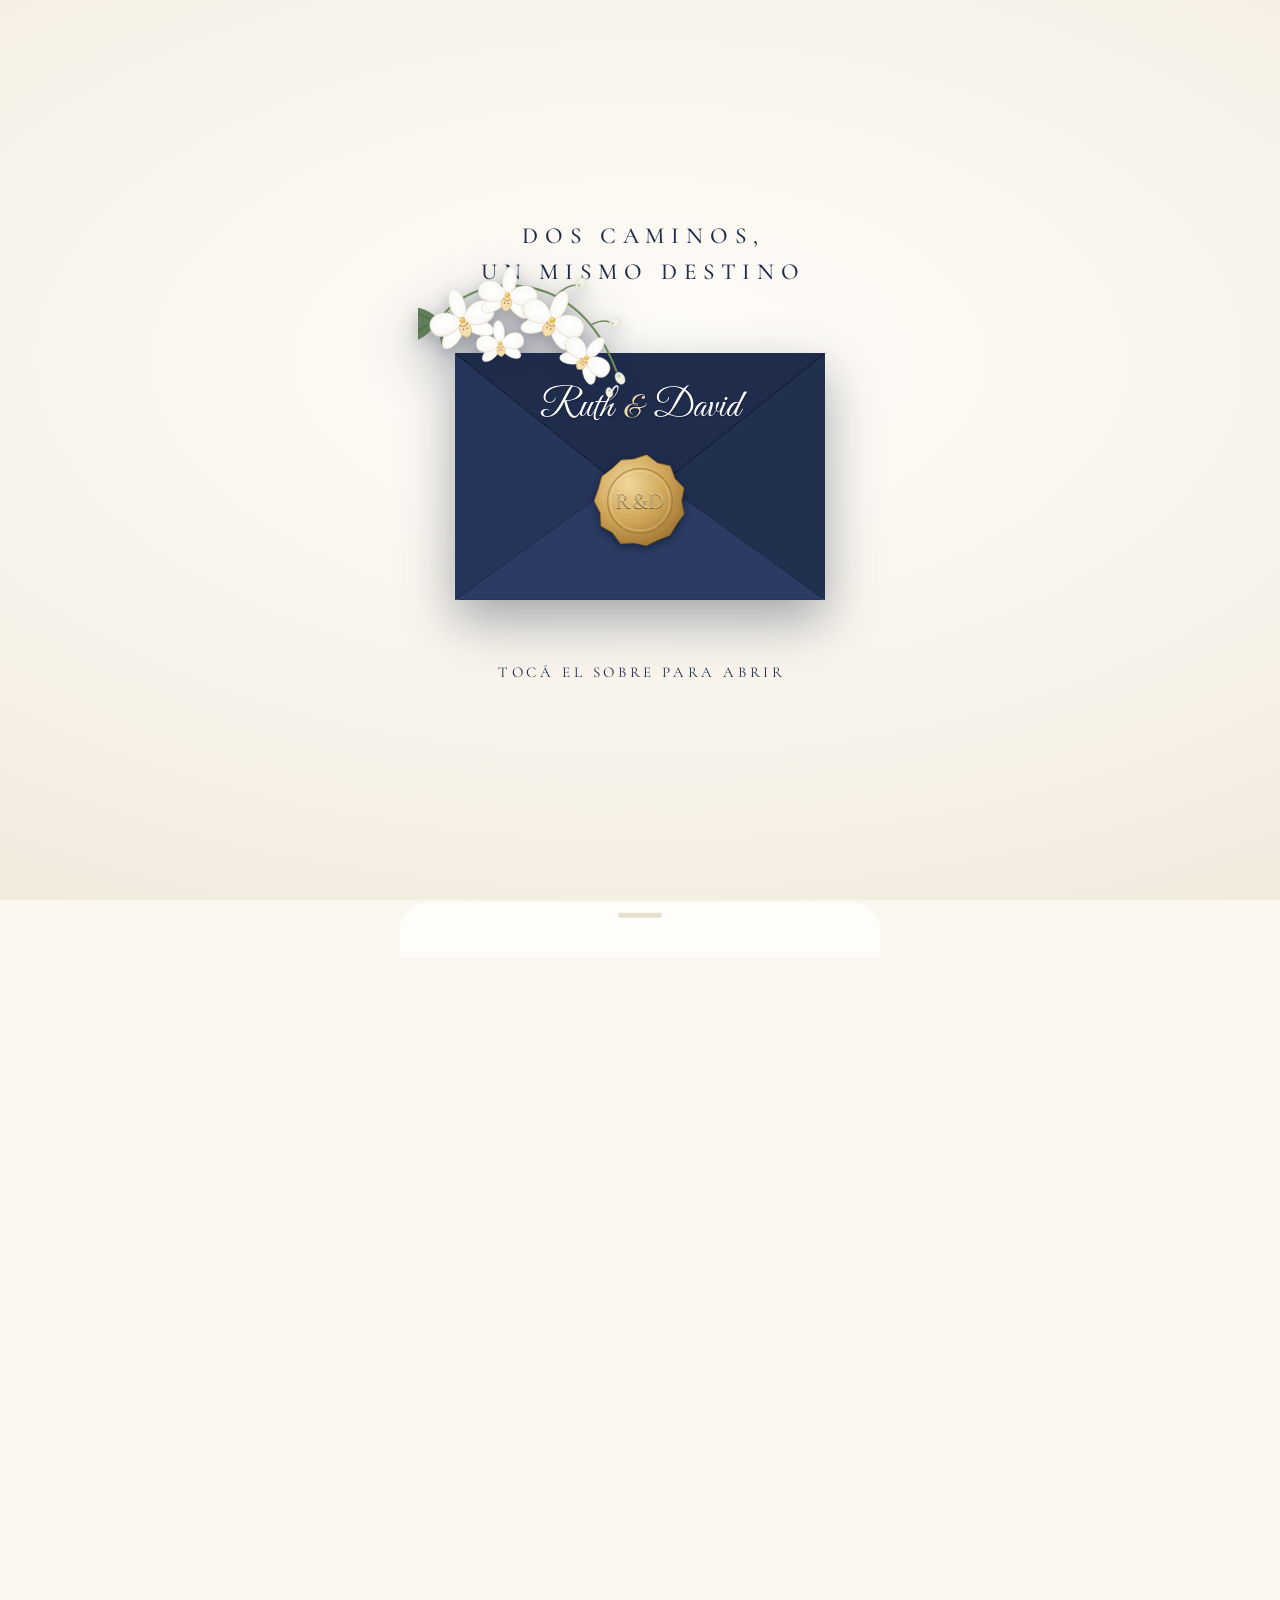
==== index.html @ 6560cb03 "Invitacion de boda de Ruth y David: sobre de inicio, itinerario editable y confirmacion por integran" ====
<!doctype html>
<html lang="es">
<head>
<meta charset="utf-8">
<meta name="viewport" content="width=device-width,initial-scale=1,viewport-fit=cover">
<title>Boda de Ruth &amp; David</title>
<meta name="description" content="Te invitamos a celebrar nuestra boda · Domingo 15 de noviembre de 2026 · 19:00 hs · Star Recepciones, San Lorenzo">
<meta property="og:type" content="website">
<meta property="og:site_name" content="Boda de Ruth &amp; David">
<meta property="og:locale" content="es_PY">
<meta property="og:url" content="https://doldanedison.github.io/boda-ruth-david/">
<meta property="og:title" content="Ruth &amp; David · ¡Nos casamos!">
<meta property="og:description" content="Domingo 15 de noviembre de 2026 · 19:00 hs · Star Recepciones, San Lorenzo. Tocá para abrir la invitación y confirmar tu asistencia.">
<meta property="og:image" content="https://doldanedison.github.io/boda-ruth-david/portada.jpg">
<meta property="og:image:secure_url" content="https://doldanedison.github.io/boda-ruth-david/portada.jpg">
<meta property="og:image:type" content="image/jpeg">
<meta property="og:image:width" content="1200">
<meta property="og:image:height" content="630">
<meta property="og:image:alt" content="Invitación a la boda de Ruth y David">
<meta name="twitter:card" content="summary_large_image">
<meta name="twitter:title" content="Ruth &amp; David · ¡Nos casamos!">
<meta name="twitter:description" content="Domingo 15 de noviembre de 2026 · 19:00 hs · Star Recepciones, San Lorenzo.">
<meta name="twitter:image" content="https://doldanedison.github.io/boda-ruth-david/portada.jpg">
<meta name="theme-color" content="#1f2c4c">
<link rel="icon" href="data:image/svg+xml,<svg xmlns='http://www.w3.org/2000/svg' viewBox='0 0 100 100'><circle cx='50' cy='50' r='48' fill='%231f2c4c'/><text x='50' y='66' text-anchor='middle' font-family='Georgia,serif' font-size='44' fill='%23e6c988'>R·D</text></svg>">
<link rel="preconnect" href="https://fonts.googleapis.com">
<link rel="preconnect" href="https://fonts.gstatic.com" crossorigin>
<link href="https://fonts.googleapis.com/css2?family=Cormorant+Garamond:ital,wght@0,400;0,500;0,600;1,400;1,500&family=Great+Vibes&family=Montserrat:wght@400;500;600&display=swap" rel="stylesheet">
<link rel="stylesheet" href="styles.css?v=20261013a">
</head>
<body>

<!-- SOBRE DE INICIO -->
<div id="intro">
  <div class="i-top" id="iTop"></div>
  <button class="env" id="env" aria-label="Abrir la invitación">
    <span class="env-back"></span>
    <span class="env-card"><small>Nuestra boda</small><b id="cardNames"></b></span>
    <span class="env-front" id="envFront"></span>
    <span class="env-flap"><span id="envFlap"></span><span class="env-names" id="envNames"></span></span>
    <span class="env-seal" id="envSeal"></span>
    <span class="env-flor" id="envFlor"></span>
  </button>
  <div class="i-bot">Tocá el sobre para abrir</div>
</div>

<!-- INVITACIÓN -->
<div class="wrap" id="main">
  <header class="hero">
    <div class="flor f1" id="f1"></div><div class="flor f2" id="f2"></div>
    <div class="kicker">Nuestra boda</div>
    <h1><span id="hNovia"></span><i>&amp;</i><span id="hNovio"></span></h1>
    <p class="frase" id="hFrase"></p>
    <div class="rule"></div>
    <div class="fecha" id="hFecha"></div>
  </header>

  <section class="sec reveal" style="padding-top:38px">
    <p class="lead" id="lead"></p>
  </section>

  <section class="sec reveal">
    <h2>¿Cuándo?</h2><span class="orn" data-orn></span>
    <div class="box">
      <div class="cal" id="cal"></div>
      <p class="cuando"><span id="cuandoFecha"></span><br><b id="cuandoHora"></b></p>
    </div>
    <p class="cdt" id="cdt">Faltan</p>
    <div class="cd" id="cd">
      <div><b id="cdD">0</b><span>días</span></div><div><b id="cdH">00</b><span>horas</span></div>
      <div><b id="cdM">00</b><span>min</span></div><div><b id="cdS">00</b><span>seg</span></div>
    </div>
    <a class="btn btn-line" id="calBtn" target="_blank" rel="noopener">
      <svg viewBox="0 0 24 24" fill="none" stroke="currentColor" stroke-width="1.8" stroke-linecap="round" stroke-linejoin="round"><rect x="3" y="5" width="18" height="16" rx="2"/><path d="M3 10h18M8 3v4M16 3v4"/></svg>
      Agregar a mi calendario</a>
  </section>

  <section class="sec reveal">
    <h2>Itinerario</h2><span class="orn" data-orn></span>
    <div id="itin"></div>
  </section>

  <section class="sec reveal">
    <h2>¿Dónde?</h2><span class="orn" data-orn></span>
    <div class="box lugar">
      <svg class="ico" viewBox="0 0 24 24" fill="none" stroke="currentColor" stroke-width="1.3" stroke-linecap="round" stroke-linejoin="round"><path d="M12 21s-7-6.2-7-11a7 7 0 0 1 14 0c0 4.8-7 11-7 11z"/><circle cx="12" cy="10" r="2.5"/></svg>
      <b id="lugar"></b><span id="dir"></span>
      <a class="btn btn-rsvp" id="mapBtn" target="_blank" rel="noopener">Ver ubicación en el mapa</a>
    </div>
  </section>

  <section class="sec reveal">
    <h2>Vestimenta</h2><span class="orn" data-orn></span>
    <svg class="ico" viewBox="0 0 24 24" fill="none" stroke="currentColor" stroke-width="1.3" stroke-linecap="round" stroke-linejoin="round"><path d="M12 8.5V7.2c1.3-.4 2.2-1.4 2.2-2.6a2.2 2.2 0 0 0-4.4 0"/><path d="M12 8.5l8.6 6.2c.9.7.4 2.1-.7 2.1H4.1c-1.1 0-1.6-1.4-.7-2.1L12 8.5z"/></svg>
    <p class="dress" id="dress"></p>
  </section>

  <section class="sec reveal">
    <h2>Regalos</h2><span class="orn" data-orn></span>
    <svg class="ico" viewBox="0 0 24 24" fill="none" stroke="currentColor" stroke-width="1.3" stroke-linecap="round" stroke-linejoin="round"><rect x="3" y="8" width="18" height="4" rx="1"/><path d="M5 12v8h14v-8M12 8v12"/><path d="M12 8c-1.4-3.6-5.6-3.4-5-1 .4 1.4 3 1 5 1zm0 0c1.4-3.6 5.6-3.4 5-1-.4 1.4-3 1-5 1z"/></svg>
    <p class="txt" id="regalos"></p>
    <div class="alias" id="aliasBox">
      <small>Alias</small><b id="aliasNum"></b><em id="aliasTit"></em>
      <button class="btn btn-gold btn-chico" id="copyBtn">Copiar alias</button>
    </div>
  </section>

  <section class="rsvp-sec reveal">
    <h2>Confirmá tu asistencia</h2><span class="orn" data-orn style="display:block;margin:10px auto 14px"></span>
    <p>Tu presencia hará que este día sea aún más especial.</p>
    <button class="btn btn-gold" id="rsvpBtn">Confirmar asistencia</button>
  </section>

  <footer class="foot reveal">
    <div class="n" id="footNames"></div>
    <p>¡Te esperamos!</p>
  </footer>
</div>

<button class="music" id="music" hidden aria-label="Reproducir música">
  <svg id="musIco" viewBox="0 0 24 24" fill="currentColor"><path d="M8 5v14l11-7z"/></svg>
  <span class="lbl-m">Música</span><span class="eq"><i></i><i></i><i></i></span>
</button>

<!-- HOJA DE CONFIRMACIÓN -->
<div class="sheet-bg" id="bg"></div>
<div class="sheet" id="sheet" role="dialog" aria-modal="true" aria-label="Confirmar asistencia">
  <div class="grab"></div>
  <div id="sheetBody"></div>
</div>

<script src="config.js?v=20261013a"></script>
<script src="art.js?v=20261013a"></script>
<script src="api.js?v=20261013a"></script>
<script>
const B = window.BODA, $ = s => document.querySelector(s);
const esc = s => String(s ?? "").replace(/[&<>"']/g, c => ({ "&": "&amp;", "<": "&lt;", ">": "&gt;", '"': "&quot;", "'": "&#39;" }[c]));
const fecha = new Date(B.fechaISO);
const p2 = n => String(n).padStart(2, "0");

// ---------- arte ----------
const rama = ART.svg(ART.spray(4, 4), "0 0 240 190");
$("#iTop").innerHTML = esc(B.frase).replace(", ", ",<br>");
$("#envFront").innerHTML = ART.envFront; $("#envFlap").innerHTML = ART.envFlap;
$("#envSeal").innerHTML = ART.seal(B.novia[0] + "&amp;" + B.novio[0]);
$("#envFlor").innerHTML = rama; $("#f1").innerHTML = rama; $("#f2").innerHTML = rama;
$("#envNames").innerHTML = `${esc(B.novia)} <i>&amp;</i> ${esc(B.novio)}`;
$("#cardNames").textContent = `${B.novia} & ${B.novio}`;
document.querySelectorAll("[data-orn]").forEach(e => e.innerHTML = ART.divider(170));

// ---------- textos ----------
$("#hNovia").textContent = B.novia; $("#hNovio").textContent = B.novio;
$("#hFrase").textContent = B.frase;
$("#hFecha").textContent = `${p2(fecha.getDate())} · ${p2(fecha.getMonth() + 1)} · ${fecha.getFullYear()}`;
$("#lead").textContent = B.invitacion;
$("#cuandoFecha").textContent = B.fechaTexto; $("#cuandoHora").textContent = B.horaTexto;
$("#lugar").textContent = B.lugar; $("#dir").textContent = [B.direccion, B.ciudad].filter(Boolean).join(" · ");
$("#mapBtn").href = B.mapa;
$("#dress").textContent = B.vestimenta;
$("#regalos").textContent = B.regalos;
$("#footNames").textContent = `${B.novia} & ${B.novio}`;
if (B.alias) { $("#aliasNum").textContent = B.aliasMostrar || B.alias; $("#aliasTit").textContent = B.aliasTitular || ""; }
else $("#aliasBox").hidden = true;
$("#copyBtn").onclick = async e => {
  const b = e.currentTarget;
  try { await navigator.clipboard.writeText(B.alias); }
  catch { const t = document.createElement("textarea"); t.value = B.alias; document.body.appendChild(t); t.select(); try { document.execCommand("copy"); } catch { } t.remove(); }
  b.textContent = "¡Alias copiado!"; setTimeout(() => b.textContent = "Copiar alias", 2200);
};
if (API.demo()) document.body.insertAdjacentHTML("beforeend", '<div class="demo-badge">Modo demo · sin conexión a la planilla</div>');

// ---------- calendario del mes ----------
(function () {
  const y = fecha.getFullYear(), m = fecha.getMonth(), dia = fecha.getDate();
  const nm = fecha.toLocaleDateString("es", { month: "long" }), mes = nm[0].toUpperCase() + nm.slice(1) + " " + y;
  const primero = (new Date(y, m, 1).getDay() + 6) % 7, dias = new Date(y, m + 1, 0).getDate();
  let h = ["L", "M", "M", "J", "V", "S", "D"].map(d => `<b>${d}</b>`).join("") + "<span></span>".repeat(primero);
  for (let d = 1; d <= dias; d++) h += d === dia ? `<span class="hoy"><em>${d}</em></span>` : `<span>${d}</span>`;
  $("#cal").innerHTML = `<div class="mes">${esc(mes)}</div><div class="grid">${h}</div>`;
})();

// ---------- agregar al calendario ----------
(function () {
  const fin = new Date(fecha.getTime() + (B.duracionHoras || 5) * 36e5);
  const z = d => d.toISOString().replace(/[-:]/g, "").replace(/\.\d{3}/, "");
  const titulo = `Boda de ${B.novia} & ${B.novio}`, donde = [B.lugar, B.direccion, B.ciudad].filter(Boolean).join(", ");
  if (/iPad|iPhone|iPod/.test(navigator.userAgent)) {
    const ics = ["BEGIN:VCALENDAR", "VERSION:2.0", "PRODID:-//boda//ES", "BEGIN:VEVENT", "UID:boda-" + z(fecha) + "@invitacion",
      "DTSTAMP:" + z(new Date()), "DTSTART:" + z(fecha), "DTEND:" + z(fin), "SUMMARY:" + titulo, "LOCATION:" + donde.replace(/,/g, "\\,"), "URL:" + B.mapa, "END:VEVENT", "END:VCALENDAR"].join("\r\n");
    $("#calBtn").href = "data:text/calendar;charset=utf-8," + encodeURIComponent(ics);
    $("#calBtn").setAttribute("download", "boda-ruth-david.ics"); $("#calBtn").removeAttribute("target");
  } else {
    $("#calBtn").href = "https://calendar.google.com/calendar/render?" + new URLSearchParams({ action: "TEMPLATE", text: titulo, dates: z(fecha) + "/" + z(fin), location: donde, details: "Ubicación: " + B.mapa });
  }
})();

// ---------- cuenta regresiva ----------
function tick() {
  const d = fecha - new Date();
  if (d <= 0) { $("#cdt").textContent = d > -864e5 ? "¡Hoy es el gran día!" : "¡Gracias por acompañarnos!"; $("#cd").style.display = "none"; return; }
  $("#cdD").textContent = Math.floor(d / 864e5);
  $("#cdH").textContent = p2(Math.floor(d / 36e5) % 24);
  $("#cdM").textContent = p2(Math.floor(d / 6e4) % 60);
  $("#cdS").textContent = p2(Math.floor(d / 1e3) % 60);
}
tick(); setInterval(tick, 1000);

// ---------- itinerario (editable desde el panel del organizador) ----------
function pintarItinerario(it) {
  $("#itin").innerHTML = it && it.length
    ? `<ul class="tl">${it.map(x => `<li><time>${esc(x.hora || "")}</time><div><b>${esc(x.titulo)}</b>${x.detalle ? `<small>${esc(x.detalle)}</small>` : ""}</div></li>`).join("")}</ul>`
    : `<p class="pronto">Muy pronto vamos a compartir el itinerario de la noche.</p>`;
}
pintarItinerario(B.itinerario);
API.config().then(c => { if (c && Array.isArray(c.itinerario)) pintarItinerario(c.itinerario); }).catch(() => { });

// ---------- música ----------
const bgm = new Audio(); bgm.loop = true; bgm.volume = .75; bgm.preload = "none";
const mus = $("#music");
const ICO = { play: '<path d="M8 5v14l11-7z"/>', pause: '<path d="M7 5h4v14H7zM13 5h4v14h-4z"/>' };
let hayMusica = true;
bgm.addEventListener("error", () => { hayMusica = false; mus.hidden = true; });
const pintarMus = () => { const on = !bgm.paused; mus.classList.toggle("on", on); $("#musIco").innerHTML = on ? ICO.pause : ICO.play; mus.setAttribute("aria-label", on ? "Pausar música" : "Reproducir música"); };
bgm.addEventListener("play", pintarMus); bgm.addEventListener("pause", pintarMus);
const playMusic = () => { if (hayMusica) bgm.play().catch(() => { }); };
mus.onclick = () => bgm.paused ? playMusic() : bgm.pause();
bgm.src = "musica.mp3";
// si todavía no se subió el archivo de música, no mostramos el botón
fetch("musica.mp3", { method: "HEAD" }).then(r => { if (!r.ok) { hayMusica = false; mus.hidden = true; } }).catch(() => { });

// ---------- sobre ----------
function reveal() {
  const io = new IntersectionObserver(es => es.forEach(e => { if (e.isIntersecting) { e.target.classList.add("in"); io.unobserve(e.target); } }), { threshold: .12 });
  document.querySelectorAll(".reveal").forEach(el => io.observe(el));
}
function endIntro() {
  $("#intro").classList.add("fade");
  setTimeout(() => $("#intro").remove(), 950);
  if (hayMusica) mus.hidden = false;
  reveal();
}
$("#env").onclick = () => {
  if ($("#env").classList.contains("open")) return;
  $("#env").classList.add("open"); playMusic();
  setTimeout(endIntro, 2300);
};
if (location.hash === "#info") { $("#intro").remove(); if (hayMusica) mus.hidden = false; document.querySelectorAll(".reveal").forEach(el => el.classList.add("in")); }

// ---------- confirmación ----------
const body = $("#sheetBody");
const open = () => { $("#bg").classList.add("on"); $("#sheet").classList.add("on"); };
const close = () => { $("#bg").classList.remove("on"); $("#sheet").classList.remove("on"); };
$("#bg").onclick = close;
$("#rsvpBtn").onclick = () => { stepBuscar(); open(); };
const lugares = g => +g.acompanantes + 1;
const resumen = g => { const n = lugares(g), con = API.personas(g).slice(1); return (con.length ? "con " + con.join(", ") + " · " : "") + n + (n === 1 ? " lugar" : " lugares"); };

function stepBuscar(msg) {
  body.innerHTML = `
    <h2>Confirmar asistencia</h2>
    <p class="sub">Escribí tu nombre para buscar tu invitación</p>
    <form id="f">
      <label class="lbl" for="q">Tu nombre</label>
      <input type="text" id="q" autocomplete="name" placeholder="Ej.: María o María González" autocapitalize="words" autocorrect="off" required minlength="3">
      ${msg || ""}
      <button class="btn btn-rsvp" id="go">Buscar mi invitación</button>
    </form>
    <button class="link" type="button" id="cl">Cerrar</button>`;
  $("#cl").onclick = close;
  setTimeout(() => $("#q") && $("#q").focus(), 350);
  $("#f").onsubmit = async e => {
    e.preventDefault();
    const q = $("#q").value.trim();
    if (!API.norm(q)) return stepBuscar(`<div class="msg err">Por favor escribí tu <b>nombre</b>.</div>`);
    $("#go").innerHTML = '<span class="spin"></span> Buscando…'; $("#go").disabled = true;
    try {
      const r = await API.buscar(q);
      if (!r.length) return stepBuscar(`<div class="msg err">No encontramos <b>${esc(q)}</b> en la lista. Probá escribiendo <b>solo tu nombre</b> (o solo tu apellido), o el nombre de quien recibió la invitación. Si sigue sin aparecer, escribile a ${esc(B.novia)} o a ${esc(B.novio)}.</div>`);
      const exactos = r.filter(g => g.exacto);
      if (exactos.length === 1) return stepConfirmar(exactos[0]);   // una sola coincidencia exacta: directo
      body.innerHTML = `<h2>${r.length === 1 ? "¿Es esta tu invitación?" : "¿Cuál es tu invitación?"}</h2>
        <p class="sub">${r.length === 1 ? "Encontramos un nombre parecido. Tocalo si es la tuya" : "Tocá la que corresponde"}</p>
        ${r.map((g, i) => `<button class="pick" data-i="${i}">${esc(g.nombre)}<small>${esc(resumen(g))}</small></button>`).join("")}
        <button class="link" id="bk">No es ninguna · buscar de nuevo</button>`;
      body.querySelectorAll(".pick").forEach(b => b.onclick = () => stepConfirmar(r[+b.dataset.i]));
      $("#bk").onclick = () => stepBuscar();
    } catch (err) { stepBuscar(`<div class="msg err">${esc(err.message)}</div>`); }
  };
}

function stepConfirmar(g) {
  const max = lugares(g);
  // personas de la invitación: las que tienen nombre + "Acompañante" para los lugares sin nombre
  const pers = API.personas(g).slice(0, max);
  for (let i = pers.length, k = 1; i < max; i++, k++) pers.push(max - API.personas(g).length > 1 ? "Acompañante " + k : "Acompañante");
  const antes = g.estado === "CONFIRMADO" && g.quienes ? g.quienes.split(",").map(x => x.trim()) : null;
  const marcado = (n, i) => antes ? antes.includes(n) : (g.estado === "CONFIRMADO" ? i < g.asistiran : true);
  const prev = g.estado === "CONFIRMADO" ? `<div class="msg inf">Ya habías confirmado <b>${g.asistiran}</b> ${g.asistiran == 1 ? "persona" : "personas"}. Podés modificarlo.</div>`
    : g.estado === "NO ASISTE" ? `<div class="msg inf">Habías indicado que no podías asistir. Podés cambiarlo.</div>` : "";
  body.innerHTML = `
    <div class="guest-card">
      <div class="gn">${esc(g.nombre)}</div>
      <p>${max > 1 ? `Tu invitación es para <b>${max} personas</b>` : "Tu invitación es <b>personal</b>"}</p>
    </div>
    ${prev}
    ${max > 1 ? `<label class="lbl">¿Quiénes van a asistir?</label>
      ${pers.map((n, i) => `<label class="pers"><input type="checkbox" data-n="${esc(n)}" ${marcado(n, i) ? "checked" : ""}><span>${esc(n)}</span></label>`).join("")}
      <p class="hint" id="cuenta"></p>` : ""}
    <label class="lbl" for="ms" style="margin-top:16px">Mensaje para los novios (opcional)</label>
    <textarea id="ms" rows="2" maxlength="300" placeholder="¡Felicidades!"></textarea>
    <button class="btn btn-rsvp" id="ok">Confirmar asistencia</button>
    <button class="link" id="no">${max > 1 ? "No podremos asistir" : "No podré asistir"}</button>
    <button class="link" id="bk">Volver</button>`;
  const cajas = [...body.querySelectorAll(".pers input")];
  const elegidos = () => cajas.filter(c => c.checked).map(c => c.dataset.n);
  const upd = () => {
    if (max <= 1) return;
    const n = elegidos().length;
    cajas.forEach(c => c.parentElement.classList.toggle("si", c.checked));
    $("#cuenta").textContent = n ? `Asisten ${n} de ${max}` : "Marcá quiénes van, o tocá «No podremos asistir»";
    $("#ok").disabled = !n; $("#ok").style.opacity = n ? 1 : .45;
  };
  cajas.forEach(c => c.onchange = upd); upd();
  $("#bk").onclick = () => stepBuscar();
  const send = async (quienes, btn) => {
    btn.disabled = true; const t = btn.innerHTML; btn.innerHTML = '<span class="spin"></span> Enviando…';
    try {
      await API.confirmar(g.id, quienes.length, $("#ms").value.trim(), quienes.join(", "));
      stepListo(g, quienes.length);
    } catch (e) {
      btn.disabled = false; btn.innerHTML = t;
      body.querySelectorAll(".msg.err").forEach(x => x.remove());
      body.insertAdjacentHTML("afterbegin", `<div class="msg err">${esc(e.message)}</div>`);
    }
  };
  $("#ok").onclick = e => send(max > 1 ? elegidos() : [g.nombre], e.currentTarget);
  $("#no").onclick = e => { if (confirm("¿Confirmás que no vas a poder asistir?")) send([], e.currentTarget); };
}

function stepListo(g, cant) {
  const anillos = '<svg viewBox="0 0 64 64" fill="none" stroke="#c9a35c" stroke-width="3"><circle cx="24" cy="36" r="15"/><circle cx="40" cy="36" r="15"/><path d="M20 12l4-5 4 5-4 4z" fill="#ecd9ae" stroke-width="2"/></svg>';
  body.innerHTML = cant > 0 ? `
    <div class="big-ok">${anillos}</div>
    <h2>¡Gracias por confirmar!</h2>
    <p class="sub">Confirmaste <b>${cant}</b> ${cant == 1 ? "lugar" : "lugares"}.<br>Te esperamos el <b>${esc(B.fechaTexto[0].toLowerCase() + B.fechaTexto.slice(1))}</b> a las ${esc(B.horaTexto)}, en ${esc(B.lugar)}.</p>
    <a class="btn btn-line" href="${esc(B.mapa)}" target="_blank" rel="noopener">Cómo llegar</a>
    <button class="link" id="cl">Cerrar</button>` : `
    <h2>¡Gracias por avisar!</h2>
    <p class="sub">Te vamos a extrañar. Si cambian tus planes, podés volver a confirmar desde esta misma página.</p>
    <button class="link" id="cl">Cerrar</button>`;
  $("#cl").onclick = close;
  if (cant > 0) confetti();
}

function confetti() {
  const cols = ["#c9a35c", "#ecd9ae", "#ffffff", "#1f2c4c", "#e6c988", "#f4efe3"];
  for (let i = 0; i < 70; i++) {
    const c = document.createElement("i"); c.className = "confetti";
    c.style.left = Math.random() * 100 + "vw"; c.style.background = cols[i % cols.length];
    c.style.animationDuration = 2 + Math.random() * 2.5 + "s"; c.style.animationDelay = Math.random() * .6 + "s";
    c.style.borderRadius = Math.random() > .5 ? "50%" : "2px";
    document.body.appendChild(c); setTimeout(() => c.remove(), 5500);
  }
}
</script>
</body>
</html>
---- styles.css ----
:root{
  --cream:#faf7f1; --navy:#1f2c4c; --navy-d:#16203a; --gold:#c9a35c; --gold-d:#a8813e; --gold-l:#ecd9ae;
  --ink:#2a3350; --soft:#7b8196; --line:#e7e0d2; --card:#fffdf9;
  /* alias que usa el panel del organizador */
  --blue:var(--navy); --blue-d:var(--navy-d); --sky:#eef0f5;
  --serif:"Cormorant Garamond",Georgia,serif; --script:"Great Vibes",cursive; --sans:"Montserrat",system-ui,sans-serif;
}
*{box-sizing:border-box;margin:0;padding:0;-webkit-tap-highlight-color:transparent}
html,body{background:var(--cream);color:var(--ink);font-family:var(--sans);font-size:15px;font-variant-numeric:lining-nums}
body{min-height:100dvh}
.wrap{max-width:480px;margin:0 auto;position:relative;overflow:hidden;min-height:100dvh;background:var(--cream)}
h1,h2,.fredoka{font-family:var(--serif)}
button{font:inherit;cursor:pointer;border:0;color:inherit}
[hidden]{display:none!important}
a{color:inherit}

/* ---------- sobre de inicio ---------- */
#intro{position:fixed;inset:0;z-index:50;display:flex;flex-direction:column;align-items:center;justify-content:center;gap:clamp(34px,7vh,64px);padding:24px;
  background:radial-gradient(120% 90% at 50% 40%,#fffdf9 0,#f6f1e7 55%,#ece4d4 100%);transition:opacity .9s ease}
#intro.fade{opacity:0;pointer-events:none}
.i-top{font-family:var(--serif);color:var(--navy);text-align:center;text-transform:uppercase;letter-spacing:.3em;font-size:clamp(17px,5vw,23px);line-height:1.55;font-weight:500;padding-left:.3em}
.i-bot{font-family:var(--serif);color:var(--navy);text-transform:uppercase;letter-spacing:.24em;font-size:clamp(12px,3.6vw,15px);text-align:center;animation:late 2.2s ease-in-out infinite;padding-left:.24em}
@keyframes late{50%{opacity:.45}}
.env{position:relative;width:min(84vw,370px);aspect-ratio:3/2;cursor:pointer;perspective:1100px;filter:drop-shadow(0 20px 26px rgba(22,32,58,.38));background:none;display:block}
.env:focus-visible{outline:2px solid var(--gold);outline-offset:8px}
.env-back{position:absolute;inset:0;background:#18223d;border-radius:5px}
.env-card{position:absolute;left:5%;right:5%;top:7%;bottom:6%;background:linear-gradient(#fffdf9,#f6f0e3);border-radius:3px;z-index:1;display:flex;flex-direction:column;align-items:center;justify-content:flex-start;padding-top:9%;gap:2px;
  transition:transform 1.1s cubic-bezier(.3,.8,.3,1) .65s;box-shadow:0 2px 8px rgba(0,0,0,.18)}
.env-card small{font-family:var(--serif);text-transform:uppercase;letter-spacing:.3em;font-size:10px;color:var(--gold-d)}
.env-card b{font-family:var(--script);font-weight:400;font-size:clamp(24px,7.5vw,32px);color:var(--navy)}
.env-front{position:absolute;inset:0;z-index:2}
.env-front svg,.env-flap svg{position:absolute;inset:0;width:100%;height:100%;display:block}
.env-flap{position:absolute;left:0;right:0;top:0;height:60%;z-index:3;transform-origin:50% 0;transition:transform .75s ease .3s,z-index 0s .65s;transform-style:preserve-3d}
.env-names{position:absolute;left:0;right:0;top:24%;text-align:center;font-family:var(--script);color:#fff;font-size:clamp(27px,8.6vw,38px);line-height:1;text-shadow:0 1px 2px rgba(0,0,0,.35);transition:opacity .3s}
.env-names i{font-style:normal;color:var(--gold-l);font-size:.8em;margin:0 .12em}
.env-seal{position:absolute;left:50%;top:60%;z-index:4;width:25%;transform:translate(-50%,-50%);transition:transform .45s ease,opacity .45s ease;filter:drop-shadow(0 3px 4px rgba(0,0,0,.4))}
.env-seal svg{width:100%;height:auto;display:block}
.env-flor{position:absolute;left:-10%;top:-37%;width:58%;z-index:5;pointer-events:none;filter:drop-shadow(0 6px 8px rgba(22,32,58,.25));transition:opacity .6s ease .9s}
.env-flor svg{width:100%;height:auto;display:block}
.env:not(.open):hover .env-seal{transform:translate(-50%,-50%) scale(1.06)}
.env.open .env-seal{transform:translate(-50%,-50%) scale(.4);opacity:0}
.env.open .env-flap{transform:rotateX(180deg);z-index:0}
.env.open .env-names{opacity:0}
.env.open .env-card{transform:translateY(-58%)}
.env.open .env-flor{opacity:0}

/* ---------- portada ---------- */
.hero{position:relative;background:linear-gradient(170deg,#243459 0,var(--navy) 45%,var(--navy-d) 100%);color:#fff;text-align:center;padding:92px 24px 74px;overflow:hidden;border-radius:0 0 50% 50%/0 0 34px 34px}
.hero .flor{position:absolute;width:250px;pointer-events:none;opacity:.97}
.hero .flor svg{width:100%;height:auto;display:block}
.hero .f1{left:-58px;top:-52px}
.hero .f2{right:-64px;bottom:-66px;transform:rotate(180deg)}
.kicker{font-family:var(--serif);text-transform:uppercase;letter-spacing:.34em;font-size:13px;color:var(--gold);padding-left:.34em}
.hero h1{font-family:var(--script);font-weight:400;font-size:clamp(58px,18vw,84px);line-height:.98;margin:20px 0 14px;text-shadow:0 2px 10px rgba(0,0,0,.25)}
.hero h1 span{display:block}
.hero h1 i{display:block;font-style:normal;color:var(--gold);font-size:.5em;line-height:1.25}
.hero .frase{font-family:var(--serif);font-style:italic;font-size:19px;color:#e8ebf3}
.hero .fecha{margin-top:22px;font-family:var(--serif);letter-spacing:.3em;font-size:19px;color:var(--gold-l);padding-left:.3em}
.hero .rule{width:54px;height:1px;background:var(--gold);margin:18px auto 0}

/* ---------- secciones ---------- */
.sec{padding:42px 26px 6px;text-align:center}
.sec h2{font-family:var(--serif);font-weight:500;font-size:31px;color:var(--navy);line-height:1.1}
.sec .orn{display:block;margin:10px auto 20px}
.sec p.txt{font-family:var(--serif);font-size:20px;line-height:1.45;color:var(--ink)}
.lead{font-family:var(--serif);font-size:22px;line-height:1.4;font-style:italic;color:var(--ink)}
.box{background:var(--card);border:1px solid var(--line);border-radius:18px;padding:22px 18px;box-shadow:0 8px 26px rgba(31,44,76,.07)}

.cal{max-width:300px;margin:0 auto}
.cal .mes{font-family:var(--serif);font-size:22px;color:var(--navy);margin-bottom:10px}
.cal .grid{display:grid;grid-template-columns:repeat(7,1fr);gap:4px 0;font-size:13px}
.cal .grid b{color:var(--gold-d);font-weight:600;font-size:11px;padding-bottom:4px}
.cal .grid span{height:32px;display:grid;place-items:center;color:var(--soft)}
.cal .grid span.hoy{position:relative;color:#fff;font-weight:600}
.cal .grid span.hoy:before{content:"";position:absolute;width:32px;height:32px;border-radius:50%;background:var(--navy);box-shadow:0 0 0 2px var(--cream),0 0 0 3.5px var(--gold);z-index:0}
.cal .grid span.hoy em{position:relative;font-style:normal}
.cuando{font-family:var(--serif);font-size:21px;color:var(--navy);margin-top:14px}
.cuando b{color:var(--gold-d);font-weight:600}
.cd{display:flex;justify-content:center;gap:8px;margin:20px 0 4px}
.cd div{width:70px;background:var(--navy);color:#fff;border-radius:12px;padding:11px 2px 8px}
.cd b{display:block;font-family:var(--serif);font-size:30px;line-height:1;color:var(--gold-l);font-weight:500}
.cd span{font-size:10px;letter-spacing:.14em;text-transform:uppercase;color:#cfd5e4}
.cdt{font-family:var(--serif);font-style:italic;font-size:18px;color:var(--soft);margin-top:18px}

.tl{list-style:none;text-align:left;max-width:330px;margin:0 auto;position:relative;padding-left:4px}
.tl:before{content:"";position:absolute;left:86px;top:8px;bottom:8px;width:1px;background:var(--gold)}
.tl li{display:flex;gap:26px;align-items:baseline;padding:9px 0;position:relative}
.tl li:before{content:"";position:absolute;left:78px;top:17px;width:9px;height:9px;border-radius:50%;background:var(--cream);border:1.5px solid var(--gold)}
.tl time{flex:none;width:64px;text-align:right;font-family:var(--serif);font-size:20px;color:var(--gold-d);font-weight:600}
.tl div b{font-family:var(--serif);font-size:20px;font-weight:500;color:var(--navy);display:block;line-height:1.2}
.tl div small{color:var(--soft);font-size:13px}
.pronto{font-family:var(--serif);font-style:italic;font-size:19px;color:var(--soft)}

.lugar b{font-family:var(--serif);font-size:25px;font-weight:500;color:var(--navy);display:block}
.lugar span{display:block;color:var(--soft);margin-top:4px;font-size:14px}
.ico{width:46px;height:46px;margin:0 auto 10px;display:block;color:var(--gold-d)}
.dress{font-family:var(--serif);font-size:30px;color:var(--navy);letter-spacing:.06em}
.alias{margin:18px auto 0;max-width:300px;border:1.5px dashed var(--gold);border-radius:16px;padding:16px 14px;background:var(--card)}
.alias small{display:block;text-transform:uppercase;letter-spacing:.22em;font-size:10px;color:var(--gold-d)}
.alias b{display:block;font-family:var(--serif);font-size:34px;letter-spacing:.06em;color:var(--navy);font-weight:600;line-height:1.2}
.alias em{display:block;font-style:normal;color:var(--soft);font-size:13px;margin-bottom:10px}

.btn{display:flex;align-items:center;justify-content:center;gap:10px;width:100%;margin:16px 0 0;padding:15px 18px;border-radius:40px;font-family:var(--sans);font-weight:600;font-size:13px;letter-spacing:.14em;text-transform:uppercase;text-decoration:none;transition:transform .15s}
.btn:active{transform:scale(.97)}
.btn svg{width:18px;height:18px;flex:none}
.btn-line,.btn-map{background:transparent;color:var(--navy);border:1.5px solid var(--navy)}
.btn-gold{background:linear-gradient(135deg,#e2c483,var(--gold) 55%,var(--gold-d));color:var(--navy-d);box-shadow:0 8px 20px rgba(169,129,62,.3)}
.btn-rsvp{background:var(--navy);color:#fff;box-shadow:0 10px 24px rgba(31,44,76,.3)}
.btn-chico{width:auto;display:inline-flex;padding:10px 20px;margin:0;font-size:11px}
.rsvp-sec{background:linear-gradient(170deg,#243459,var(--navy-d));color:#fff;margin-top:44px;padding:46px 26px 50px;text-align:center;position:relative;overflow:hidden}
.rsvp-sec h2{color:#fff;font-family:var(--serif);font-weight:500;font-size:31px}
.rsvp-sec p{font-family:var(--serif);font-size:19px;color:#dfe3ee;margin:10px 0 6px;line-height:1.4}
.foot{text-align:center;padding:40px 20px 90px}
.foot .n{font-family:var(--script);font-size:44px;color:var(--navy);line-height:1}
.foot p{font-family:var(--serif);font-style:italic;color:var(--soft);font-size:18px;margin-top:6px}
.demo-badge{position:fixed;top:8px;left:50%;transform:translateX(-50%);background:#fff3cd;color:#8a6d1a;font-size:12px;padding:4px 12px;border-radius:20px;z-index:40;box-shadow:0 2px 8px #0001;white-space:nowrap}
.reveal{opacity:0;transform:translateY(22px);transition:opacity .9s ease,transform .9s ease}
.reveal.in{opacity:1;transform:none}

/* ---------- música ---------- */
.music{position:fixed;right:14px;bottom:calc(14px + env(safe-area-inset-bottom));z-index:55;height:46px;min-width:46px;padding:0 13px;border-radius:30px;background:var(--navy);color:var(--gold-l);border:1.5px solid var(--gold);display:flex;align-items:center;gap:8px;box-shadow:0 6px 18px rgba(22,32,58,.35);font-size:11px;letter-spacing:.12em;text-transform:uppercase;font-weight:600}
.music svg{width:18px;height:18px;flex:none}
.music[hidden]{display:none}
.music .eq{display:none;align-items:flex-end;gap:2px;height:14px}
.music .eq i{width:3px;background:var(--gold);border-radius:2px;animation:eq 1s ease-in-out infinite}
.music .eq i:nth-child(2){animation-delay:.25s}.music .eq i:nth-child(3){animation-delay:.5s}
@keyframes eq{0%,100%{height:4px}50%{height:14px}}
.music.on .eq{display:flex}.music.on .lbl-m{display:none}

/* ---------- hoja de confirmación ---------- */
.sheet-bg{position:fixed;inset:0;background:rgba(22,32,58,.55);z-index:60;opacity:0;pointer-events:none;transition:.3s}
.sheet-bg.on{opacity:1;pointer-events:auto}
.sheet{position:fixed;left:50%;bottom:0;width:100%;max-width:480px;transform:translate(-50%,105%);background:var(--card);z-index:61;border-radius:26px 26px 0 0;padding:10px 22px calc(26px + env(safe-area-inset-bottom));transition:transform .4s cubic-bezier(.2,.9,.3,1);max-height:92dvh;overflow:auto}
.sheet.on{transform:translate(-50%,0)}
.grab{width:44px;height:5px;background:var(--line);border-radius:4px;margin:0 auto 14px}
.sheet h2{font-family:var(--serif);font-weight:600;color:var(--navy);font-size:27px;text-align:center}
.sheet .sub{text-align:center;color:var(--soft);font-size:14px;margin:4px 0 18px;line-height:1.45}
label.lbl{font-size:12px;font-weight:600;color:var(--soft);display:block;margin-bottom:6px;letter-spacing:.04em}
input[type=text],input[type=number],input[type=tel],input[type=time],textarea{width:100%;font:inherit;font-size:16px;padding:13px 15px;border:1.5px solid var(--line);border-radius:14px;background:#fff;color:var(--ink);outline:none}
input:focus,textarea:focus{border-color:var(--gold)}
.msg{padding:12px 14px;border-radius:14px;font-size:14px;margin:12px 0;line-height:1.4}
.msg.err{background:#fde8ec;color:#a4475d}
.msg.ok{background:#e7f4e4;color:#4d7a45}
.msg.inf{background:#eef0f5;color:var(--navy)}
.pick{display:block;width:100%;text-align:left;background:#f4f5f9;border:1.5px solid transparent;padding:12px 16px;border-radius:14px;margin-top:8px;font-size:16px;color:var(--ink)}
.pick small{display:block;color:var(--soft);font-size:13px;margin-top:2px}
.pick:active{border-color:var(--gold)}
.guest-card{background:#f4f5f9;border-radius:18px;padding:18px;text-align:center;margin-bottom:14px}
.guest-card .gn{font-family:var(--serif);font-size:26px;color:var(--navy);font-weight:600;line-height:1.15}
.guest-card p{font-size:14px;margin-top:6px;color:var(--soft)}
.pers{display:flex;align-items:center;gap:12px;padding:13px 14px;border:1.5px solid var(--line);border-radius:14px;margin-top:8px;font-size:16px;cursor:pointer;background:#fff}
.pers input{appearance:none;-webkit-appearance:none;width:24px;height:24px;border:1.5px solid var(--soft);border-radius:7px;flex:none;display:grid;place-items:center;background:#fff}
.pers input:checked{background:var(--navy);border-color:var(--navy)}
.pers input:checked:after{content:"";width:6px;height:11px;border:solid var(--gold-l);border-width:0 2.5px 2.5px 0;transform:rotate(45deg) translate(-1px,-1px)}
.pers.si{border-color:var(--gold);background:#fffaf0}
.hint{text-align:center;color:var(--soft);font-size:13px;margin-top:10px}
.link{background:none;color:var(--soft);text-decoration:underline;display:block;margin:12px auto 0;font-size:14px}
.big-ok{text-align:center;margin:6px 0 4px}
.big-ok svg{width:64px;height:64px}
.spin{display:inline-block;width:16px;height:16px;border:2.5px solid #ffffff88;border-top-color:#fff;border-radius:50%;animation:sp .8s linear infinite}
@keyframes sp{to{transform:rotate(360deg)}}
.confetti{position:fixed;top:-12px;width:8px;height:13px;z-index:70;pointer-events:none;animation:fall linear forwards}
@keyframes fall{to{transform:translateY(106vh) rotate(720deg)}}
@media (prefers-reduced-motion:reduce){.reveal{transition:none;opacity:1;transform:none}.i-bot,.music .eq i{animation:none}}
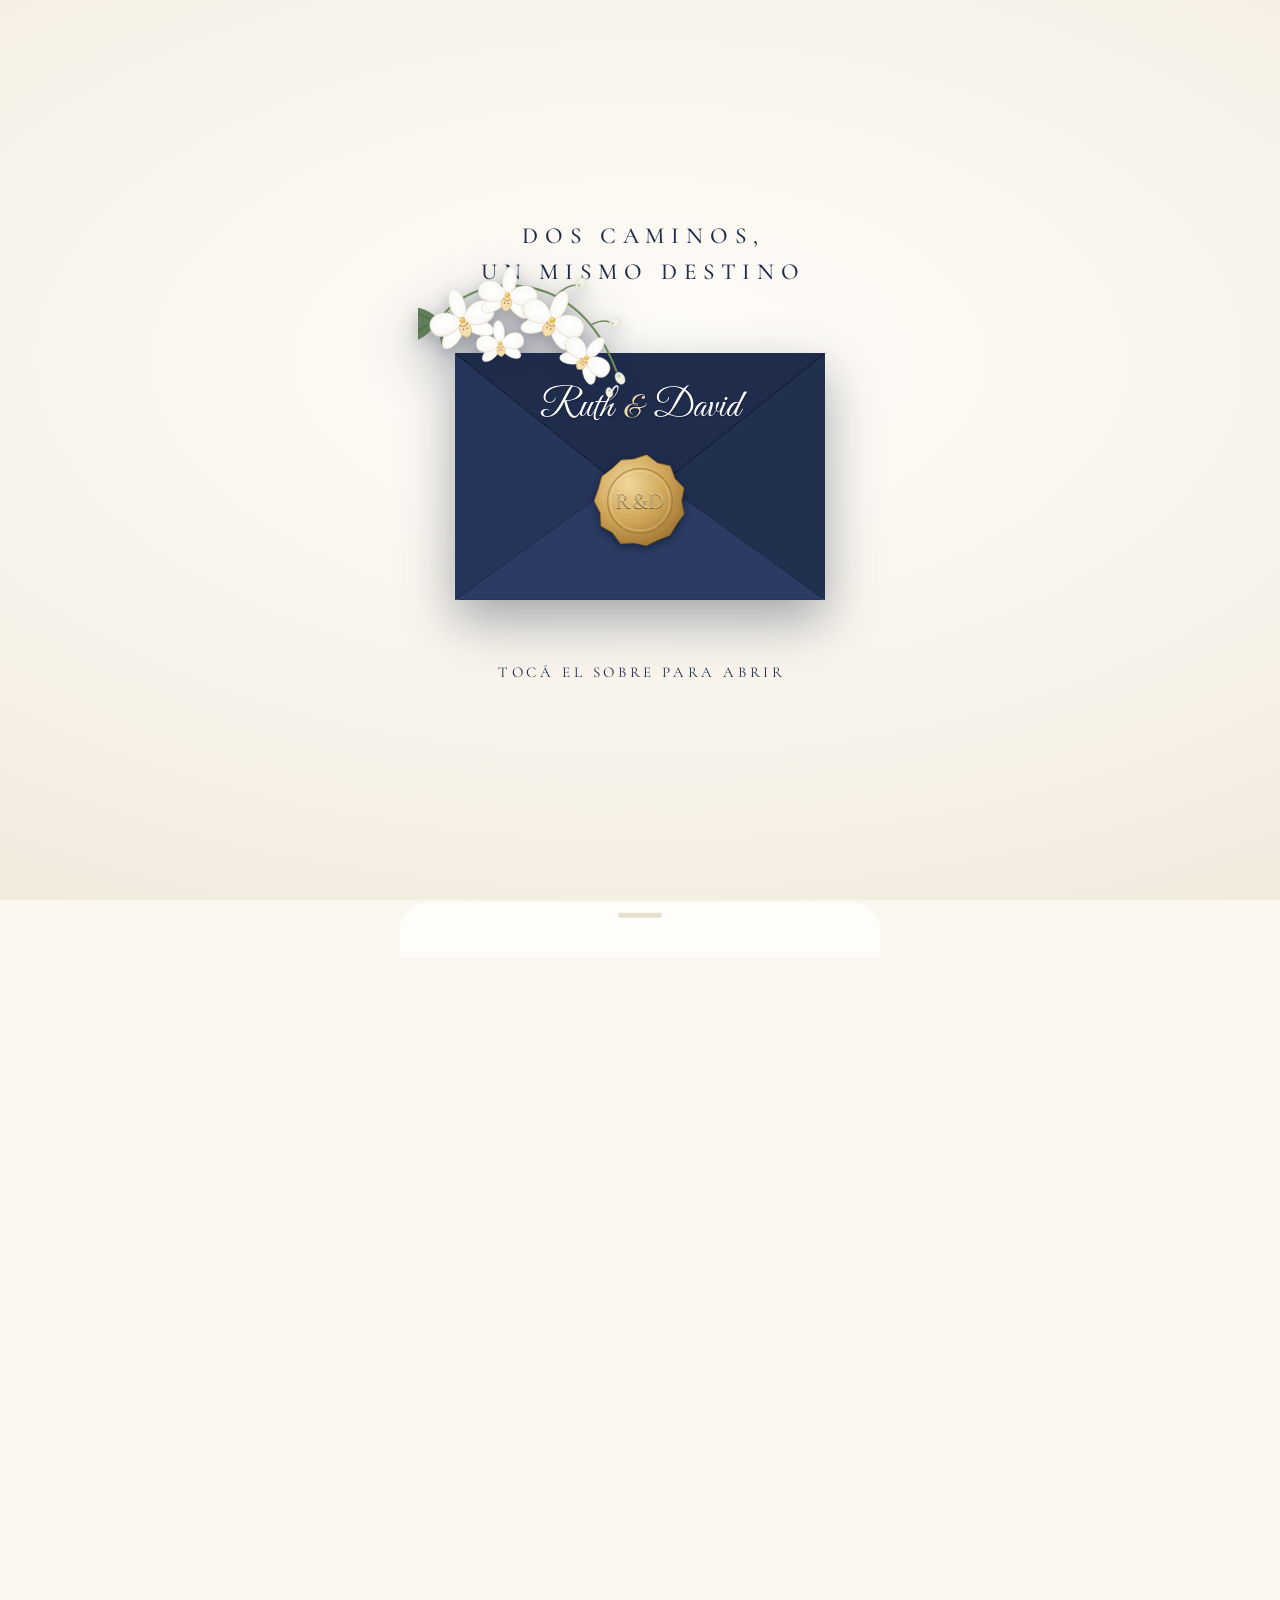
==== commit a3025831: "Boda a las 18:00, mensaje de bienvenida, plazo para confirmar, dibujo de vestimenta y sin itinerario" ====
--- a/index.html
+++ b/index.html
@@ -4,13 +4,13 @@
 <meta charset="utf-8">
 <meta name="viewport" content="width=device-width,initial-scale=1,viewport-fit=cover">
 <title>Boda de Ruth &amp; David</title>
-<meta name="description" content="Te invitamos a celebrar nuestra boda · Domingo 15 de noviembre de 2026 · 19:00 hs · Star Recepciones, San Lorenzo">
+<meta name="description" content="Te invitamos a celebrar nuestra boda · Domingo 15 de noviembre de 2026 · 18:00 hs · Star Recepciones, San Lorenzo">
 <meta property="og:type" content="website">
 <meta property="og:site_name" content="Boda de Ruth &amp; David">
 <meta property="og:locale" content="es_PY">
 <meta property="og:url" content="https://doldanedison.github.io/boda-ruth-david/">
 <meta property="og:title" content="Ruth &amp; David · ¡Nos casamos!">
-<meta property="og:description" content="Domingo 15 de noviembre de 2026 · 19:00 hs · Star Recepciones, San Lorenzo. Tocá para abrir la invitación y confirmar tu asistencia.">
+<meta property="og:description" content="Domingo 15 de noviembre de 2026 · 18:00 hs · Star Recepciones, San Lorenzo. Tocá para abrir la invitación y confirmar tu asistencia.">
 <meta property="og:image" content="https://doldanedison.github.io/boda-ruth-david/portada.jpg">
 <meta property="og:image:secure_url" content="https://doldanedison.github.io/boda-ruth-david/portada.jpg">
 <meta property="og:image:type" content="image/jpeg">
@@ -19,14 +19,14 @@
 <meta property="og:image:alt" content="Invitación a la boda de Ruth y David">
 <meta name="twitter:card" content="summary_large_image">
 <meta name="twitter:title" content="Ruth &amp; David · ¡Nos casamos!">
-<meta name="twitter:description" content="Domingo 15 de noviembre de 2026 · 19:00 hs · Star Recepciones, San Lorenzo.">
+<meta name="twitter:description" content="Domingo 15 de noviembre de 2026 · 18:00 hs · Star Recepciones, San Lorenzo.">
 <meta name="twitter:image" content="https://doldanedison.github.io/boda-ruth-david/portada.jpg">
 <meta name="theme-color" content="#1f2c4c">
 <link rel="icon" href="data:image/svg+xml,<svg xmlns='http://www.w3.org/2000/svg' viewBox='0 0 100 100'><circle cx='50' cy='50' r='48' fill='%231f2c4c'/><text x='50' y='66' text-anchor='middle' font-family='Georgia,serif' font-size='44' fill='%23e6c988'>R·D</text></svg>">
 <link rel="preconnect" href="https://fonts.googleapis.com">
 <link rel="preconnect" href="https://fonts.gstatic.com" crossorigin>
 <link href="https://fonts.googleapis.com/css2?family=Cormorant+Garamond:ital,wght@0,400;0,500;0,600;1,400;1,500&family=Great+Vibes&family=Montserrat:wght@400;500;600&display=swap" rel="stylesheet">
-<link rel="stylesheet" href="styles.css?v=20261013a">
+<link rel="stylesheet" href="styles.css?v=20261014a">
 </head>
 <body>
 
@@ -50,12 +50,12 @@
     <div class="flor f1" id="f1"></div><div class="flor f2" id="f2"></div>
     <div class="kicker">Nuestra boda</div>
     <h1><span id="hNovia"></span><i>&amp;</i><span id="hNovio"></span></h1>
-    <p class="frase" id="hFrase"></p>
     <div class="rule"></div>
     <div class="fecha" id="hFecha"></div>
   </header>
 
   <section class="sec reveal" style="padding-top:38px">
+    <p class="verso" id="verso"></p>
     <p class="lead" id="lead"></p>
   </section>
 
@@ -65,7 +65,7 @@
       <div class="cal" id="cal"></div>
       <p class="cuando"><span id="cuandoFecha"></span><br><b id="cuandoHora"></b></p>
     </div>
-    <p class="cdt" id="cdt">Faltan</p>
+    <p class="cdt" id="cdt">El gran día comienza dentro de…</p>
     <div class="cd" id="cd">
       <div><b id="cdD">0</b><span>días</span></div><div><b id="cdH">00</b><span>horas</span></div>
       <div><b id="cdM">00</b><span>min</span></div><div><b id="cdS">00</b><span>seg</span></div>
@@ -75,7 +75,7 @@
       Agregar a mi calendario</a>
   </section>
 
-  <section class="sec reveal">
+  <section class="sec reveal" id="secItin">
     <h2>Itinerario</h2><span class="orn" data-orn></span>
     <div id="itin"></div>
   </section>
@@ -91,7 +91,7 @@
 
   <section class="sec reveal">
     <h2>Vestimenta</h2><span class="orn" data-orn></span>
-    <svg class="ico" viewBox="0 0 24 24" fill="none" stroke="currentColor" stroke-width="1.3" stroke-linecap="round" stroke-linejoin="round"><path d="M12 8.5V7.2c1.3-.4 2.2-1.4 2.2-2.6a2.2 2.2 0 0 0-4.4 0"/><path d="M12 8.5l8.6 6.2c.9.7.4 2.1-.7 2.1H4.1c-1.1 0-1.6-1.4-.7-2.1L12 8.5z"/></svg>
+    <div class="vest" id="vest"></div>
     <p class="dress" id="dress"></p>
   </section>
 
@@ -108,6 +108,7 @@
   <section class="rsvp-sec reveal">
     <h2>Confirmá tu asistencia</h2><span class="orn" data-orn style="display:block;margin:10px auto 14px"></span>
     <p>Tu presencia hará que este día sea aún más especial.</p>
+    <p class="plazo" id="plazo"></p>
     <button class="btn btn-gold" id="rsvpBtn">Confirmar asistencia</button>
   </section>
 
@@ -129,9 +130,9 @@
   <div id="sheetBody"></div>
 </div>
 
-<script src="config.js?v=20261013a"></script>
-<script src="art.js?v=20261013a"></script>
-<script src="api.js?v=20261013a"></script>
+<script src="config.js?v=20261014a"></script>
+<script src="art.js?v=20261014a"></script>
+<script src="api.js?v=20261014a"></script>
 <script>
 const B = window.BODA, $ = s => document.querySelector(s);
 const esc = s => String(s ?? "").replace(/[&<>"']/g, c => ({ "&": "&amp;", "<": "&lt;", ">": "&gt;", '"': "&quot;", "'": "&#39;" }[c]));
@@ -150,14 +151,16 @@
 
 // ---------- textos ----------
 $("#hNovia").textContent = B.novia; $("#hNovio").textContent = B.novio;
-$("#hFrase").textContent = B.frase;
 $("#hFecha").textContent = `${p2(fecha.getDate())} · ${p2(fecha.getMonth() + 1)} · ${fecha.getFullYear()}`;
+$("#verso").textContent = B.mensaje || ""; $("#verso").hidden = !B.mensaje;
 $("#lead").textContent = B.invitacion;
 $("#cuandoFecha").textContent = B.fechaTexto; $("#cuandoHora").textContent = B.horaTexto;
 $("#lugar").textContent = B.lugar; $("#dir").textContent = [B.direccion, B.ciudad].filter(Boolean).join(" · ");
 $("#mapBtn").href = B.mapa;
 $("#dress").textContent = B.vestimenta;
+$("#vest").innerHTML = ART.vestimenta;
 $("#regalos").textContent = B.regalos;
+$("#plazo").textContent = B.confirmarAntes || ""; $("#plazo").hidden = !B.confirmarAntes;
 $("#footNames").textContent = `${B.novia} & ${B.novio}`;
 if (B.alias) { $("#aliasNum").textContent = B.aliasMostrar || B.alias; $("#aliasTit").textContent = B.aliasTitular || ""; }
 else $("#aliasBox").hidden = true;
@@ -211,8 +214,11 @@
     ? `<ul class="tl">${it.map(x => `<li><time>${esc(x.hora || "")}</time><div><b>${esc(x.titulo)}</b>${x.detalle ? `<small>${esc(x.detalle)}</small>` : ""}</div></li>`).join("")}</ul>`
     : `<p class="pronto">Muy pronto vamos a compartir el itinerario de la noche.</p>`;
 }
+if (B.mostrarItinerario === false) $("#secItin").remove();
+else {
 pintarItinerario(B.itinerario);
 API.config().then(c => { if (c && Array.isArray(c.itinerario)) pintarItinerario(c.itinerario); }).catch(() => { });
+}
 
 // ---------- música ----------
 const bgm = new Audio(); bgm.loop = true; bgm.volume = .75; bgm.preload = "none";
--- a/styles.css
+++ b/styles.css
@@ -63,6 +63,7 @@
 .sec h2{font-family:var(--serif);font-weight:500;font-size:31px;color:var(--navy);line-height:1.1}
 .sec .orn{display:block;margin:10px auto 20px}
 .sec p.txt{font-family:var(--serif);font-size:20px;line-height:1.45;color:var(--ink)}
+.verso{font-family:var(--serif);font-style:italic;font-size:20px;line-height:1.5;color:var(--soft);margin-bottom:16px}
 .lead{font-family:var(--serif);font-size:22px;line-height:1.4;font-style:italic;color:var(--ink)}
 .box{background:var(--card);border:1px solid var(--line);border-radius:18px;padding:22px 18px;box-shadow:0 8px 26px rgba(31,44,76,.07)}
 
@@ -94,6 +95,7 @@
 .lugar b{font-family:var(--serif);font-size:25px;font-weight:500;color:var(--navy);display:block}
 .lugar span{display:block;color:var(--soft);margin-top:4px;font-size:14px}
 .ico{width:46px;height:46px;margin:0 auto 10px;display:block;color:var(--gold-d)}
+.vest{width:150px;margin:0 auto 4px}.vest svg{width:100%;height:auto;display:block}
 .dress{font-family:var(--serif);font-size:30px;color:var(--navy);letter-spacing:.06em}
 .alias{margin:18px auto 0;max-width:300px;border:1.5px dashed var(--gold);border-radius:16px;padding:16px 14px;background:var(--card)}
 .alias small{display:block;text-transform:uppercase;letter-spacing:.22em;font-size:10px;color:var(--gold-d)}
@@ -110,6 +112,7 @@
 .rsvp-sec{background:linear-gradient(170deg,#243459,var(--navy-d));color:#fff;margin-top:44px;padding:46px 26px 50px;text-align:center;position:relative;overflow:hidden}
 .rsvp-sec h2{color:#fff;font-family:var(--serif);font-weight:500;font-size:31px}
 .rsvp-sec p{font-family:var(--serif);font-size:19px;color:#dfe3ee;margin:10px 0 6px;line-height:1.4}
+.rsvp-sec .plazo{font-family:var(--serif);font-style:italic;font-size:18px;color:var(--gold-l);margin:14px 0 0}
 .foot{text-align:center;padding:40px 20px 90px}
 .foot .n{font-family:var(--script);font-size:44px;color:var(--navy);line-height:1}
 .foot p{font-family:var(--serif);font-style:italic;color:var(--soft);font-size:18px;margin-top:6px}
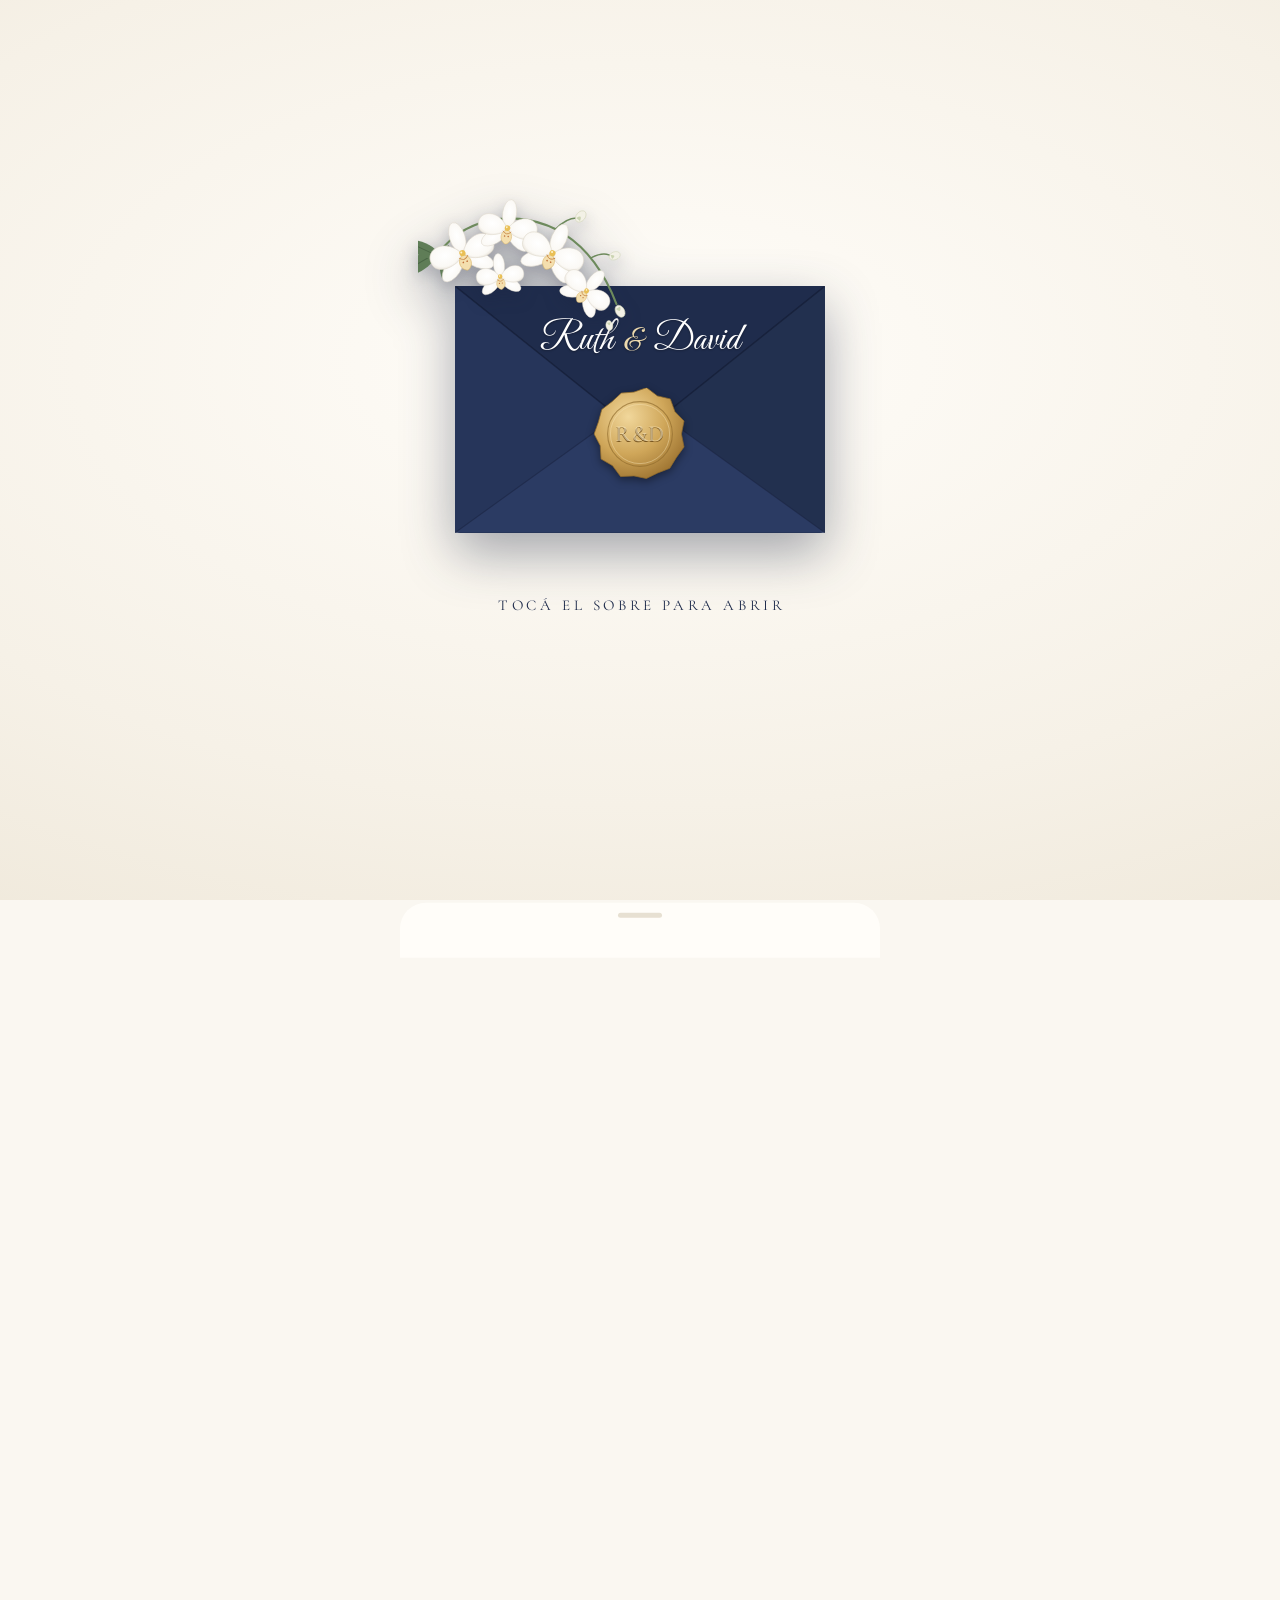
==== commit 3d74f05c: "Sobre sin la frase de arriba Co-Authored-By: Claude Opus 5.5 <noreply@anthropic.com>" ====
--- a/index.html
+++ b/index.html
@@ -26,7 +26,7 @@
 <link rel="preconnect" href="https://fonts.googleapis.com">
 <link rel="preconnect" href="https://fonts.gstatic.com" crossorigin>
 <link href="https://fonts.googleapis.com/css2?family=Cormorant+Garamond:ital,wght@0,400;0,500;0,600;1,400;1,500&family=Great+Vibes&family=Montserrat:wght@400;500;600&display=swap" rel="stylesheet">
-<link rel="stylesheet" href="styles.css?v=20261014a">
+<link rel="stylesheet" href="styles.css?v=20261014b">
 </head>
 <body>
 
@@ -130,9 +130,9 @@
   <div id="sheetBody"></div>
 </div>
 
-<script src="config.js?v=20261014a"></script>
-<script src="art.js?v=20261014a"></script>
-<script src="api.js?v=20261014a"></script>
+<script src="config.js?v=20261014b"></script>
+<script src="art.js?v=20261014b"></script>
+<script src="api.js?v=20261014b"></script>
 <script>
 const B = window.BODA, $ = s => document.querySelector(s);
 const esc = s => String(s ?? "").replace(/[&<>"']/g, c => ({ "&": "&amp;", "<": "&lt;", ">": "&gt;", '"': "&quot;", "'": "&#39;" }[c]));
@@ -141,7 +141,7 @@
 
 // ---------- arte ----------
 const rama = ART.svg(ART.spray(4, 4), "0 0 240 190");
-$("#iTop").innerHTML = esc(B.frase).replace(", ", ",<br>");
+if (B.frase) $("#iTop").innerHTML = esc(B.frase).replace(", ", ",<br>"); else $("#iTop").remove();
 $("#envFront").innerHTML = ART.envFront; $("#envFlap").innerHTML = ART.envFlap;
 $("#envSeal").innerHTML = ART.seal(B.novia[0] + "&amp;" + B.novio[0]);
 $("#envFlor").innerHTML = rama; $("#f1").innerHTML = rama; $("#f2").innerHTML = rama;
@@ -230,9 +230,9 @@
 bgm.addEventListener("play", pintarMus); bgm.addEventListener("pause", pintarMus);
 const playMusic = () => { if (hayMusica) bgm.play().catch(() => { }); };
 mus.onclick = () => bgm.paused ? playMusic() : bgm.pause();
-bgm.src = "musica.mp3";
+bgm.src = "musica.mp3?v=2";
 // si todavía no se subió el archivo de música, no mostramos el botón
-fetch("musica.mp3", { method: "HEAD" }).then(r => { if (!r.ok) { hayMusica = false; mus.hidden = true; } }).catch(() => { });
+fetch("musica.mp3?v=2", { method: "HEAD" }).then(r => { if (!r.ok) { hayMusica = false; mus.hidden = true; } }).catch(() => { });
 
 // ---------- sobre ----------
 function reveal() {
